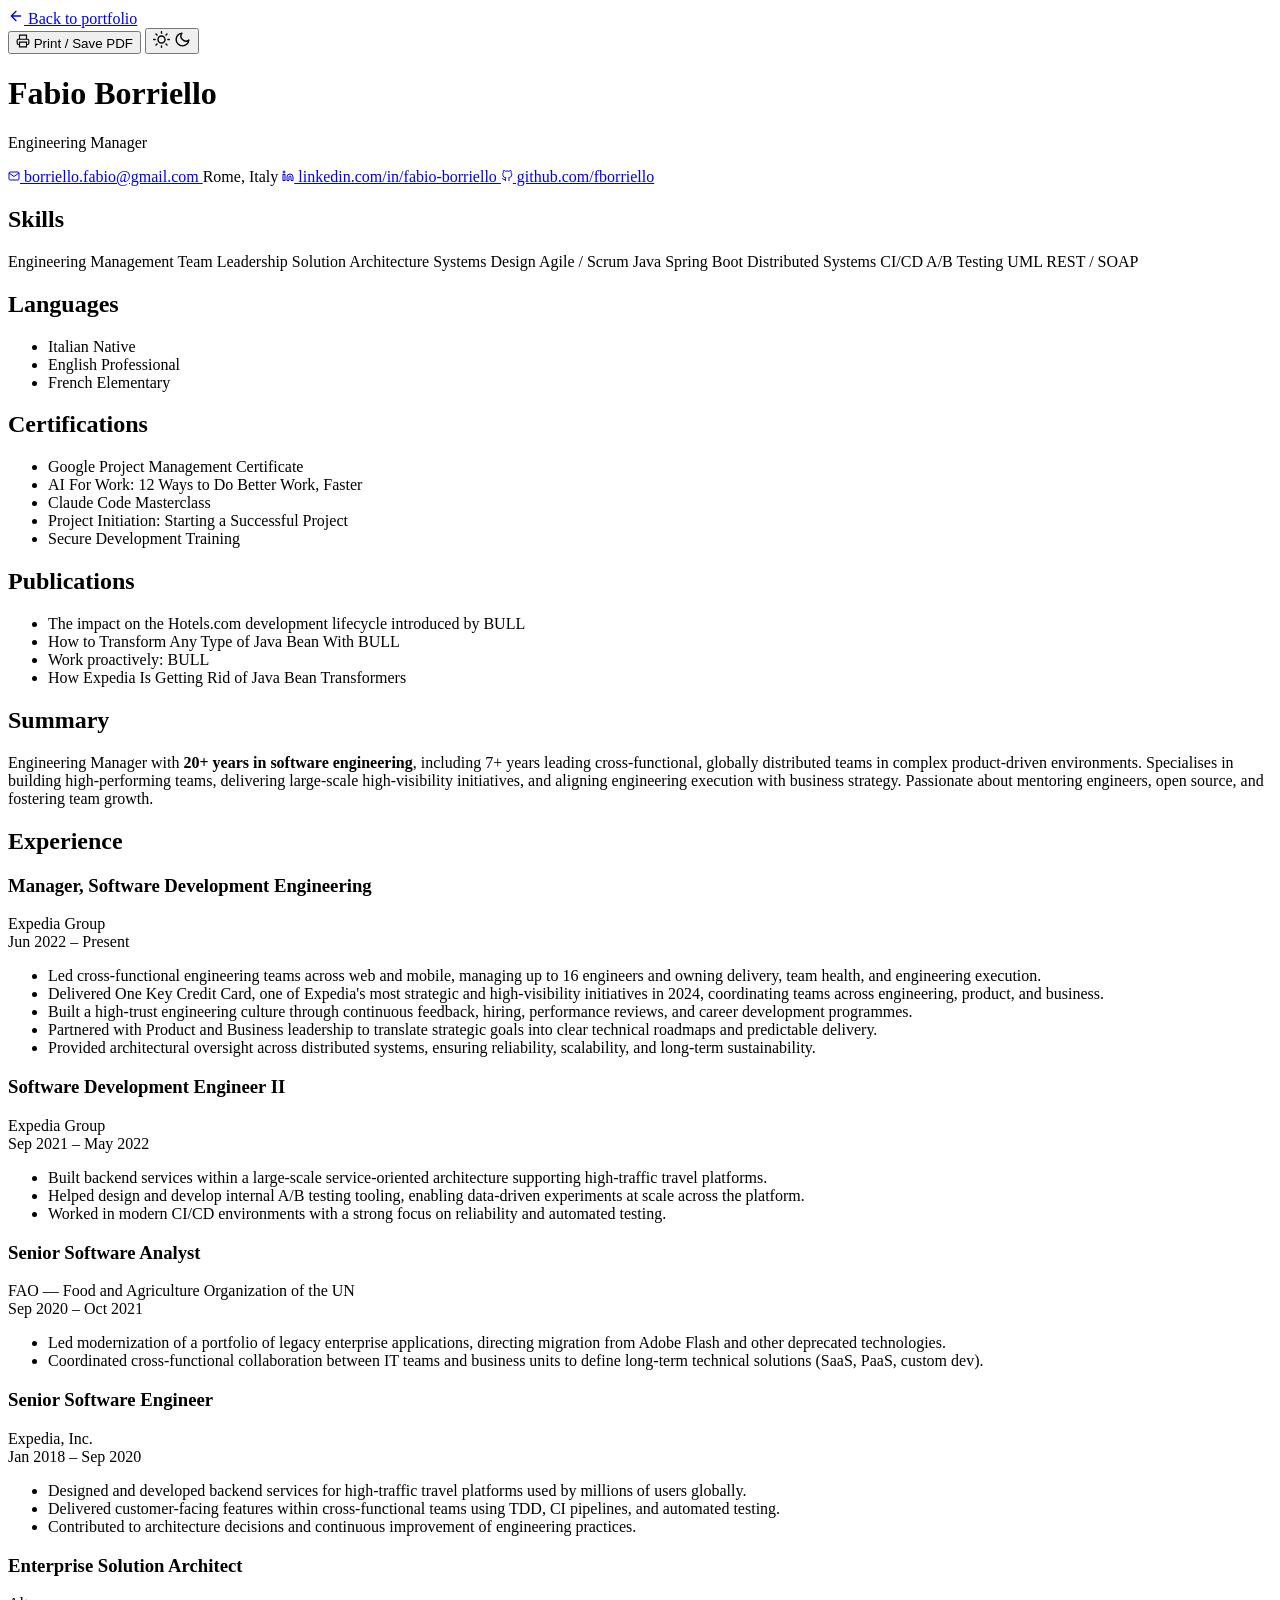
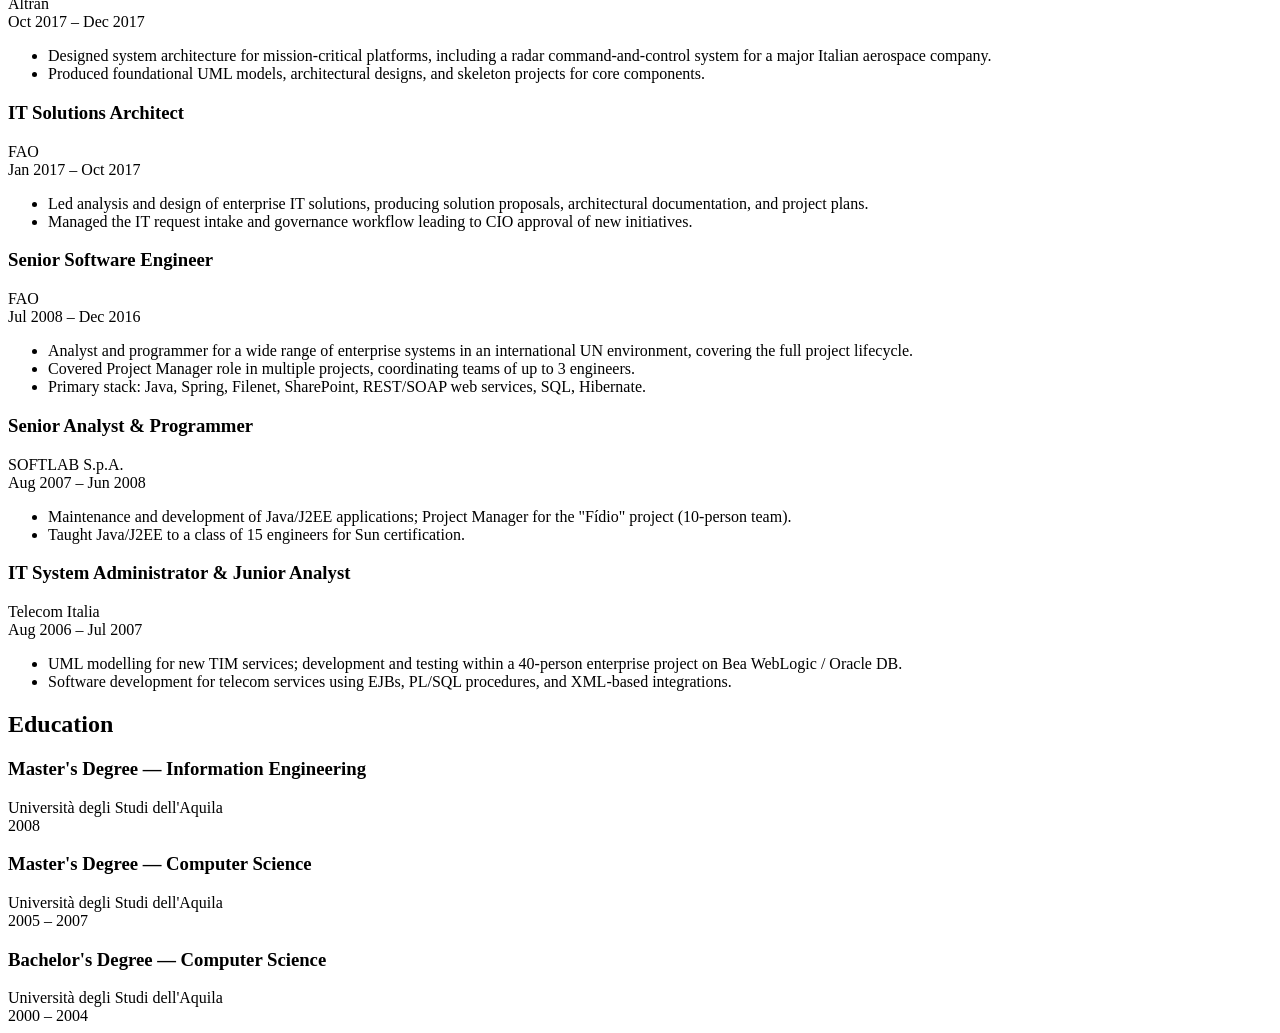
==== pages/fbResume.html @ 94fc0ab6 "Adds the eDreajs experience" ====
<!DOCTYPE html>
<html lang="en" data-theme="dark">
<head>
  <meta charset="UTF-8" />
  <meta name="viewport" content="width=device-width, initial-scale=1.0" />
  <title>Fabio Borriello — CV</title>

  <!-- Anti-FOUC: apply theme before CSS renders -->
  <script>
    (function () {
      var s = localStorage.getItem('theme');
      var p = window.matchMedia('(prefers-color-scheme: light)').matches ? 'light' : 'dark';
      document.documentElement.setAttribute('data-theme', s || p);
    })();
  </script>

  <link rel="stylesheet" href="../css/main.css" />
  <link rel="stylesheet" href="../css/cv.css" />
</head>
<body>

  <!-- ── Top bar ─────────────────────────────────────────── -->
  <header class="cv-topbar no-print">
    <div class="container cv-topbar__inner">
      <a href="../index.html" class="cv-topbar__back">
        <svg width="16" height="16" viewBox="0 0 24 24" fill="none" stroke="currentColor" stroke-width="2" stroke-linecap="round" stroke-linejoin="round"><path d="M19 12H5M12 19l-7-7 7-7"/></svg>
        Back to portfolio
      </a>
      <div class="cv-topbar__actions">
        <button class="btn btn--outline btn--sm" onclick="window.print()">
          <svg width="14" height="14" viewBox="0 0 24 24" fill="none" stroke="currentColor" stroke-width="2"><path d="M6 9V2h12v7M6 18H4a2 2 0 01-2-2v-5a2 2 0 012-2h16a2 2 0 012 2v5a2 2 0 01-2 2h-2M6 14h12v8H6z"/></svg>
          Print / Save PDF
        </button>
        <button id="theme-toggle" class="theme-toggle" aria-label="Toggle theme">
          <svg class="icon-sun" xmlns="http://www.w3.org/2000/svg" width="17" height="17" viewBox="0 0 24 24" fill="none" stroke="currentColor" stroke-width="2" stroke-linecap="round" stroke-linejoin="round"><circle cx="12" cy="12" r="5"/><line x1="12" y1="1" x2="12" y2="3"/><line x1="12" y1="21" x2="12" y2="23"/><line x1="4.22" y1="4.22" x2="5.64" y2="5.64"/><line x1="18.36" y1="18.36" x2="19.78" y2="19.78"/><line x1="1" y1="12" x2="3" y2="12"/><line x1="21" y1="12" x2="23" y2="12"/><line x1="4.22" y1="19.78" x2="5.64" y2="18.36"/><line x1="18.36" y1="5.64" x2="19.78" y2="4.22"/></svg>
          <svg class="icon-moon" xmlns="http://www.w3.org/2000/svg" width="17" height="17" viewBox="0 0 24 24" fill="none" stroke="currentColor" stroke-width="2" stroke-linecap="round" stroke-linejoin="round"><path d="M21 12.79A9 9 0 1 1 11.21 3 7 7 0 0 0 21 12.79z"/></svg>
        </button>
      </div>
    </div>
  </header>

  <!-- ── CV Content ──────────────────────────────────────── -->
  <main class="cv-page">
    <div class="cv-wrap container">

      <!-- Header -->
      <div class="cv-header">
        <div class="cv-header__text">
          <h1 class="cv-name">Fabio Borriello</h1>
          <p class="cv-title">Engineering Manager</p>
          <div class="cv-contacts">
            <a href="mailto:borriello.fabio@gmail.com" class="cv-chip">
              <svg width="12" height="12" viewBox="0 0 24 24" fill="none" stroke="currentColor" stroke-width="2"><path d="M4 4h16c1.1 0 2 .9 2 2v12c0 1.1-.9 2-2 2H4c-1.1 0-2-.9-2-2V6c0-1.1.9-2 2-2z"/><polyline points="22,6 12,13 2,6"/></svg>
              borriello.fabio@gmail.com
            </a>
            <span class="cv-chip cv-chip--plain">Rome, Italy</span>
            <a href="https://linkedin.com/in/fabio-borriello" target="_blank" rel="noopener" class="cv-chip">
              <svg width="12" height="12" viewBox="0 0 24 24" fill="none" stroke="currentColor" stroke-width="2"><path d="M16 8a6 6 0 016 6v7h-4v-7a2 2 0 00-2-2 2 2 0 00-2 2v7h-4v-7a6 6 0 016-6z"/><rect x="2" y="9" width="4" height="12"/><circle cx="4" cy="4" r="2"/></svg>
              linkedin.com/in/fabio-borriello
            </a>
            <a href="https://github.com/fborriello" target="_blank" rel="noopener" class="cv-chip">
              <svg width="12" height="12" viewBox="0 0 24 24" fill="none" stroke="currentColor" stroke-width="2"><path d="M9 19c-5 1.5-5-2.5-7-3m14 6v-3.87a3.37 3.37 0 00-.94-2.61c3.14-.35 6.44-1.54 6.44-7A5.44 5.44 0 0020 4.77 5.07 5.07 0 0019.91 1S18.73.65 16 2.48a13.38 13.38 0 00-7 0C6.27.65 5.09 1 5.09 1A5.07 5.07 0 005 4.77a5.44 5.44 0 00-1.5 3.78c0 5.42 3.3 6.61 6.44 7A3.37 3.37 0 009 18.13V22"/></svg>
              github.com/fborriello
            </a>
          </div>
        </div>
      </div>

      <!-- Body: sidebar + main -->
      <div class="cv-body">

        <!-- ── Sidebar ─────────────────────────────── -->
        <aside class="cv-sidebar">

          <section class="cv-block">
            <h2 class="cv-block__title">Skills</h2>
            <div class="cv-tags">
              <span class="tag">Engineering Management</span>
              <span class="tag">Team Leadership</span>
              <span class="tag">Solution Architecture</span>
              <span class="tag">Systems Design</span>
              <span class="tag">Agile / Scrum</span>
              <span class="tag">Java</span>
              <span class="tag">Spring Boot</span>
              <span class="tag">Distributed Systems</span>
              <span class="tag">CI/CD</span>
              <span class="tag">A/B Testing</span>
              <span class="tag">UML</span>
              <span class="tag">REST / SOAP</span>
            </div>
          </section>

          <section class="cv-block">
            <h2 class="cv-block__title">Languages</h2>
            <ul class="cv-lang-list">
              <li>
                <span class="cv-lang__name">Italian</span>
                <span class="cv-lang__level cv-lang__level--native">Native</span>
              </li>
              <li>
                <span class="cv-lang__name">English</span>
                <span class="cv-lang__level cv-lang__level--professional">Professional</span>
              </li>
              <li>
                <span class="cv-lang__name">French</span>
                <span class="cv-lang__level cv-lang__level--elementary">Elementary</span>
              </li>
            </ul>
          </section>

          <section class="cv-block">
            <h2 class="cv-block__title">Certifications</h2>
            <ul class="cv-list">
              <li>Google Project Management Certificate</li>
              <li>AI For Work: 12 Ways to Do Better Work, Faster</li>
              <li>Claude Code Masterclass</li>
              <li>Project Initiation: Starting a Successful Project</li>
              <li>Secure Development Training</li>
            </ul>
          </section>

          <section class="cv-block">
            <h2 class="cv-block__title">Publications</h2>
            <ul class="cv-list">
              <li>The impact on the Hotels.com development lifecycle introduced by BULL</li>
              <li>How to Transform Any Type of Java Bean With BULL</li>
              <li>Work proactively: BULL</li>
              <li>How Expedia Is Getting Rid of Java Bean Transformers</li>
            </ul>
          </section>

        </aside>

        <!-- ── Main ───────────────────────────────── -->
        <div class="cv-main">

          <section class="cv-block">
            <h2 class="cv-block__title">Summary</h2>
            <p class="cv-summary">
              Engineering Manager with <strong>20+ years in software engineering</strong>, including
              7+ years leading cross-functional, globally distributed teams in complex product-driven
              environments. Specialises in building high-performing teams, delivering large-scale
              high-visibility initiatives, and aligning engineering execution with business strategy.
              Passionate about mentoring engineers, open source, and fostering team growth.
            </p>
          </section>

          <!-- Experience -->
          <section class="cv-block">
            <h2 class="cv-block__title">Experience</h2>
            <div class="cv-timeline">

              <div class="cv-entry" style="display:none">
                <div class="cv-entry__head">
                  <div>
                    <h3 class="cv-entry__role">Lead Engineer</h3>
                    <span class="cv-entry__company">eDreams ODIGEO</span>
                  </div>
                  <span class="cv-entry__date">2026 – Present</span>
                </div>
                <ul class="cv-bullets">
                  <li>Leading and growing a team of engineers, with full ownership of delivery, people development, and technical direction.</li>
                  <li>Driving the execution of product and platform initiatives in a high scale travel tech environment, ensuring alignment with business goals and engineering standards.</li>
                  <li>Collaborating with cross functional stakeholders to define priorities, shape roadmaps, and deliver impactful customer facing solutions.</li>
                  <li>Fostering a culture of engineering excellence, continuous improvement, and accountability across the team.</li>
                  <li>Contributing to the evolution of engineering practices, processes, and organizational effectiveness.</li>
                </ul>
              </div>

              <div class="cv-entry">
                <div class="cv-entry__head">
                  <div>
                    <h3 class="cv-entry__role">Manager, Software Development Engineering</h3>
                    <span class="cv-entry__company">Expedia Group</span>
                  </div>
                  <span class="cv-entry__date">Jun 2022 – Present</span>
                </div>
                <ul class="cv-bullets">
                  <li>Led cross-functional engineering teams across web and mobile, managing up to 16 engineers and owning delivery, team health, and engineering execution.</li>
                  <li>Delivered One Key Credit Card, one of Expedia's most strategic and high-visibility initiatives in 2024, coordinating teams across engineering, product, and business.</li>
                  <li>Built a high-trust engineering culture through continuous feedback, hiring, performance reviews, and career development programmes.</li>
                  <li>Partnered with Product and Business leadership to translate strategic goals into clear technical roadmaps and predictable delivery.</li>
                  <li>Provided architectural oversight across distributed systems, ensuring reliability, scalability, and long-term sustainability.</li>
                </ul>
              </div>

              <div class="cv-entry">
                <div class="cv-entry__head">
                  <div>
                    <h3 class="cv-entry__role">Software Development Engineer II</h3>
                    <span class="cv-entry__company">Expedia Group</span>
                  </div>
                  <span class="cv-entry__date">Sep 2021 – May 2022</span>
                </div>
                <ul class="cv-bullets">
                  <li>Built backend services within a large-scale service-oriented architecture supporting high-traffic travel platforms.</li>
                  <li>Helped design and develop internal A/B testing tooling, enabling data-driven experiments at scale across the platform.</li>
                  <li>Worked in modern CI/CD environments with a strong focus on reliability and automated testing.</li>
                </ul>
              </div>

              <div class="cv-entry">
                <div class="cv-entry__head">
                  <div>
                    <h3 class="cv-entry__role">Senior Software Analyst</h3>
                    <span class="cv-entry__company">FAO — Food and Agriculture Organization of the UN</span>
                  </div>
                  <span class="cv-entry__date">Sep 2020 – Oct 2021</span>
                </div>
                <ul class="cv-bullets">
                  <li>Led modernization of a portfolio of legacy enterprise applications, directing migration from Adobe Flash and other deprecated technologies.</li>
                  <li>Coordinated cross-functional collaboration between IT teams and business units to define long-term technical solutions (SaaS, PaaS, custom dev).</li>
                </ul>
              </div>

              <div class="cv-entry">
                <div class="cv-entry__head">
                  <div>
                    <h3 class="cv-entry__role">Senior Software Engineer</h3>
                    <span class="cv-entry__company">Expedia, Inc.</span>
                  </div>
                  <span class="cv-entry__date">Jan 2018 – Sep 2020</span>
                </div>
                <ul class="cv-bullets">
                  <li>Designed and developed backend services for high-traffic travel platforms used by millions of users globally.</li>
                  <li>Delivered customer-facing features within cross-functional teams using TDD, CI pipelines, and automated testing.</li>
                  <li>Contributed to architecture decisions and continuous improvement of engineering practices.</li>
                </ul>
              </div>

              <div class="cv-entry">
                <div class="cv-entry__head">
                  <div>
                    <h3 class="cv-entry__role">Enterprise Solution Architect</h3>
                    <span class="cv-entry__company">Altran</span>
                  </div>
                  <span class="cv-entry__date">Oct 2017 – Dec 2017</span>
                </div>
                <ul class="cv-bullets">
                  <li>Designed system architecture for mission-critical platforms, including a radar command-and-control system for a major Italian aerospace company.</li>
                  <li>Produced foundational UML models, architectural designs, and skeleton projects for core components.</li>
                </ul>
              </div>

              <div class="cv-entry">
                <div class="cv-entry__head">
                  <div>
                    <h3 class="cv-entry__role">IT Solutions Architect</h3>
                    <span class="cv-entry__company">FAO</span>
                  </div>
                  <span class="cv-entry__date">Jan 2017 – Oct 2017</span>
                </div>
                <ul class="cv-bullets">
                  <li>Led analysis and design of enterprise IT solutions, producing solution proposals, architectural documentation, and project plans.</li>
                  <li>Managed the IT request intake and governance workflow leading to CIO approval of new initiatives.</li>
                </ul>
              </div>

              <div class="cv-entry">
                <div class="cv-entry__head">
                  <div>
                    <h3 class="cv-entry__role">Senior Software Engineer</h3>
                    <span class="cv-entry__company">FAO</span>
                  </div>
                  <span class="cv-entry__date">Jul 2008 – Dec 2016</span>
                </div>
                <ul class="cv-bullets">
                  <li>Analyst and programmer for a wide range of enterprise systems in an international UN environment, covering the full project lifecycle.</li>
                  <li>Covered Project Manager role in multiple projects, coordinating teams of up to 3 engineers.</li>
                  <li>Primary stack: Java, Spring, Filenet, SharePoint, REST/SOAP web services, SQL, Hibernate.</li>
                </ul>
              </div>

              <div class="cv-entry">
                <div class="cv-entry__head">
                  <div>
                    <h3 class="cv-entry__role">Senior Analyst &amp; Programmer</h3>
                    <span class="cv-entry__company">SOFTLAB S.p.A.</span>
                  </div>
                  <span class="cv-entry__date">Aug 2007 – Jun 2008</span>
                </div>
                <ul class="cv-bullets">
                  <li>Maintenance and development of Java/J2EE applications; Project Manager for the "Fídio" project (10-person team).</li>
                  <li>Taught Java/J2EE to a class of 15 engineers for Sun certification.</li>
                </ul>
              </div>

              <div class="cv-entry">
                <div class="cv-entry__head">
                  <div>
                    <h3 class="cv-entry__role">IT System Administrator &amp; Junior Analyst</h3>
                    <span class="cv-entry__company">Telecom Italia</span>
                  </div>
                  <span class="cv-entry__date">Aug 2006 – Jul 2007</span>
                </div>
                <ul class="cv-bullets">
                  <li>UML modelling for new TIM services; development and testing within a 40-person enterprise project on Bea WebLogic / Oracle DB.</li>
                  <li>Software development for telecom services using EJBs, PL/SQL procedures, and XML-based integrations.</li>
                </ul>
              </div>

            </div>
          </section>

          <!-- Education -->
          <section class="cv-block">
            <h2 class="cv-block__title">Education</h2>
            <div class="cv-timeline">

              <div class="cv-entry">
                <div class="cv-entry__head">
                  <div>
                    <h3 class="cv-entry__role">Master's Degree — Information Engineering</h3>
                    <span class="cv-entry__company">Università degli Studi dell'Aquila</span>
                  </div>
                  <span class="cv-entry__date">2008</span>
                </div>
              </div>

              <div class="cv-entry">
                <div class="cv-entry__head">
                  <div>
                    <h3 class="cv-entry__role">Master's Degree — Computer Science</h3>
                    <span class="cv-entry__company">Università degli Studi dell'Aquila</span>
                  </div>
                  <span class="cv-entry__date">2005 – 2007</span>
                </div>
              </div>

              <div class="cv-entry">
                <div class="cv-entry__head">
                  <div>
                    <h3 class="cv-entry__role">Bachelor's Degree — Computer Science</h3>
                    <span class="cv-entry__company">Università degli Studi dell'Aquila</span>
                  </div>
                  <span class="cv-entry__date">2000 – 2004</span>
                </div>
              </div>

            </div>
          </section>

        </div><!-- /.cv-main -->
      </div><!-- /.cv-body -->
    </div><!-- /.cv-wrap -->
  </main>

  <script type="module">
    import { initTheme } from '../js/theme.js';
    document.addEventListener('DOMContentLoaded', initTheme);
  </script>
</body>
</html>
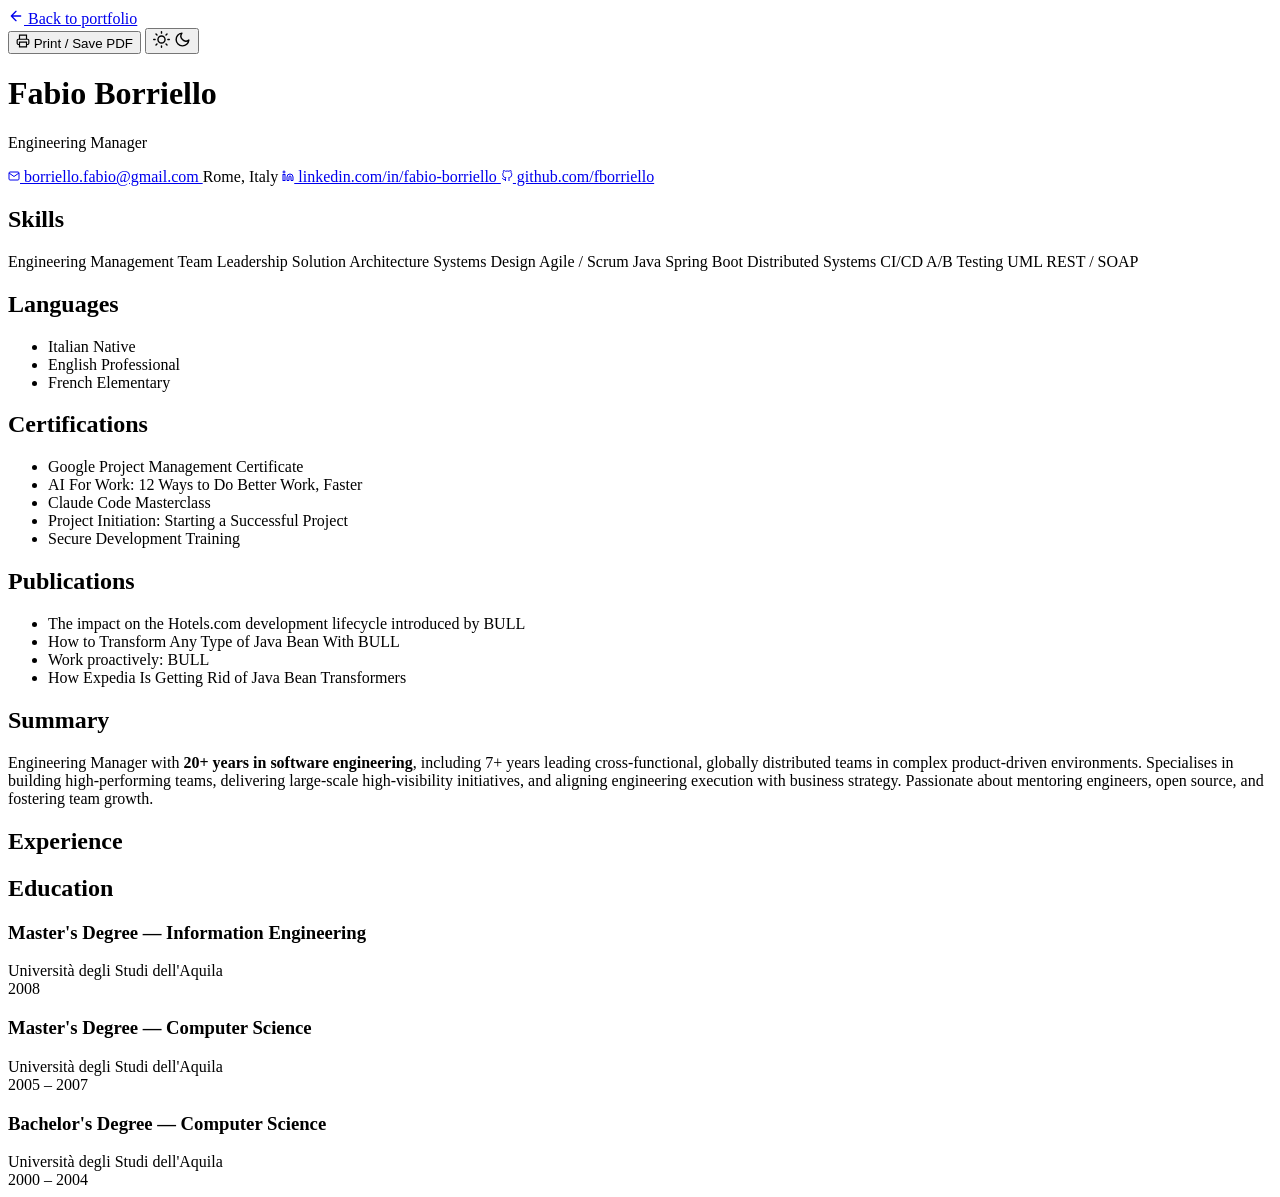
==== commit 59c66f9c: "feat: centralize experience data into js/experiences.js Single source of truth for both portfolio ti" ====
--- a/pages/fbResume.html
+++ b/pages/fbResume.html
@@ -148,158 +148,7 @@
           <!-- Experience -->
           <section class="cv-block">
             <h2 class="cv-block__title">Experience</h2>
-            <div class="cv-timeline">
-
-              <div class="cv-entry" style="display:none">
-                <div class="cv-entry__head">
-                  <div>
-                    <h3 class="cv-entry__role">Lead Engineer</h3>
-                    <span class="cv-entry__company">eDreams ODIGEO</span>
-                  </div>
-                  <span class="cv-entry__date">2026 – Present</span>
-                </div>
-                <ul class="cv-bullets">
-                  <li>Leading and growing a team of engineers, with full ownership of delivery, people development, and technical direction.</li>
-                  <li>Driving the execution of product and platform initiatives in a high scale travel tech environment, ensuring alignment with business goals and engineering standards.</li>
-                  <li>Collaborating with cross functional stakeholders to define priorities, shape roadmaps, and deliver impactful customer facing solutions.</li>
-                  <li>Fostering a culture of engineering excellence, continuous improvement, and accountability across the team.</li>
-                  <li>Contributing to the evolution of engineering practices, processes, and organizational effectiveness.</li>
-                </ul>
-              </div>
-
-              <div class="cv-entry">
-                <div class="cv-entry__head">
-                  <div>
-                    <h3 class="cv-entry__role">Manager, Software Development Engineering</h3>
-                    <span class="cv-entry__company">Expedia Group</span>
-                  </div>
-                  <span class="cv-entry__date">Jun 2022 – Present</span>
-                </div>
-                <ul class="cv-bullets">
-                  <li>Led cross-functional engineering teams across web and mobile, managing up to 16 engineers and owning delivery, team health, and engineering execution.</li>
-                  <li>Delivered One Key Credit Card, one of Expedia's most strategic and high-visibility initiatives in 2024, coordinating teams across engineering, product, and business.</li>
-                  <li>Built a high-trust engineering culture through continuous feedback, hiring, performance reviews, and career development programmes.</li>
-                  <li>Partnered with Product and Business leadership to translate strategic goals into clear technical roadmaps and predictable delivery.</li>
-                  <li>Provided architectural oversight across distributed systems, ensuring reliability, scalability, and long-term sustainability.</li>
-                </ul>
-              </div>
-
-              <div class="cv-entry">
-                <div class="cv-entry__head">
-                  <div>
-                    <h3 class="cv-entry__role">Software Development Engineer II</h3>
-                    <span class="cv-entry__company">Expedia Group</span>
-                  </div>
-                  <span class="cv-entry__date">Sep 2021 – May 2022</span>
-                </div>
-                <ul class="cv-bullets">
-                  <li>Built backend services within a large-scale service-oriented architecture supporting high-traffic travel platforms.</li>
-                  <li>Helped design and develop internal A/B testing tooling, enabling data-driven experiments at scale across the platform.</li>
-                  <li>Worked in modern CI/CD environments with a strong focus on reliability and automated testing.</li>
-                </ul>
-              </div>
-
-              <div class="cv-entry">
-                <div class="cv-entry__head">
-                  <div>
-                    <h3 class="cv-entry__role">Senior Software Analyst</h3>
-                    <span class="cv-entry__company">FAO — Food and Agriculture Organization of the UN</span>
-                  </div>
-                  <span class="cv-entry__date">Sep 2020 – Oct 2021</span>
-                </div>
-                <ul class="cv-bullets">
-                  <li>Led modernization of a portfolio of legacy enterprise applications, directing migration from Adobe Flash and other deprecated technologies.</li>
-                  <li>Coordinated cross-functional collaboration between IT teams and business units to define long-term technical solutions (SaaS, PaaS, custom dev).</li>
-                </ul>
-              </div>
-
-              <div class="cv-entry">
-                <div class="cv-entry__head">
-                  <div>
-                    <h3 class="cv-entry__role">Senior Software Engineer</h3>
-                    <span class="cv-entry__company">Expedia, Inc.</span>
-                  </div>
-                  <span class="cv-entry__date">Jan 2018 – Sep 2020</span>
-                </div>
-                <ul class="cv-bullets">
-                  <li>Designed and developed backend services for high-traffic travel platforms used by millions of users globally.</li>
-                  <li>Delivered customer-facing features within cross-functional teams using TDD, CI pipelines, and automated testing.</li>
-                  <li>Contributed to architecture decisions and continuous improvement of engineering practices.</li>
-                </ul>
-              </div>
-
-              <div class="cv-entry">
-                <div class="cv-entry__head">
-                  <div>
-                    <h3 class="cv-entry__role">Enterprise Solution Architect</h3>
-                    <span class="cv-entry__company">Altran</span>
-                  </div>
-                  <span class="cv-entry__date">Oct 2017 – Dec 2017</span>
-                </div>
-                <ul class="cv-bullets">
-                  <li>Designed system architecture for mission-critical platforms, including a radar command-and-control system for a major Italian aerospace company.</li>
-                  <li>Produced foundational UML models, architectural designs, and skeleton projects for core components.</li>
-                </ul>
-              </div>
-
-              <div class="cv-entry">
-                <div class="cv-entry__head">
-                  <div>
-                    <h3 class="cv-entry__role">IT Solutions Architect</h3>
-                    <span class="cv-entry__company">FAO</span>
-                  </div>
-                  <span class="cv-entry__date">Jan 2017 – Oct 2017</span>
-                </div>
-                <ul class="cv-bullets">
-                  <li>Led analysis and design of enterprise IT solutions, producing solution proposals, architectural documentation, and project plans.</li>
-                  <li>Managed the IT request intake and governance workflow leading to CIO approval of new initiatives.</li>
-                </ul>
-              </div>
-
-              <div class="cv-entry">
-                <div class="cv-entry__head">
-                  <div>
-                    <h3 class="cv-entry__role">Senior Software Engineer</h3>
-                    <span class="cv-entry__company">FAO</span>
-                  </div>
-                  <span class="cv-entry__date">Jul 2008 – Dec 2016</span>
-                </div>
-                <ul class="cv-bullets">
-                  <li>Analyst and programmer for a wide range of enterprise systems in an international UN environment, covering the full project lifecycle.</li>
-                  <li>Covered Project Manager role in multiple projects, coordinating teams of up to 3 engineers.</li>
-                  <li>Primary stack: Java, Spring, Filenet, SharePoint, REST/SOAP web services, SQL, Hibernate.</li>
-                </ul>
-              </div>
-
-              <div class="cv-entry">
-                <div class="cv-entry__head">
-                  <div>
-                    <h3 class="cv-entry__role">Senior Analyst &amp; Programmer</h3>
-                    <span class="cv-entry__company">SOFTLAB S.p.A.</span>
-                  </div>
-                  <span class="cv-entry__date">Aug 2007 – Jun 2008</span>
-                </div>
-                <ul class="cv-bullets">
-                  <li>Maintenance and development of Java/J2EE applications; Project Manager for the "Fídio" project (10-person team).</li>
-                  <li>Taught Java/J2EE to a class of 15 engineers for Sun certification.</li>
-                </ul>
-              </div>
-
-              <div class="cv-entry">
-                <div class="cv-entry__head">
-                  <div>
-                    <h3 class="cv-entry__role">IT System Administrator &amp; Junior Analyst</h3>
-                    <span class="cv-entry__company">Telecom Italia</span>
-                  </div>
-                  <span class="cv-entry__date">Aug 2006 – Jul 2007</span>
-                </div>
-                <ul class="cv-bullets">
-                  <li>UML modelling for new TIM services; development and testing within a 40-person enterprise project on Bea WebLogic / Oracle DB.</li>
-                  <li>Software development for telecom services using EJBs, PL/SQL procedures, and XML-based integrations.</li>
-                </ul>
-              </div>
-
-            </div>
+            <div class="cv-timeline" id="cv-experience-list"></div>
           </section>
 
           <!-- Education -->
@@ -346,8 +195,12 @@
   </main>
 
   <script type="module">
-    import { initTheme } from '../js/theme.js';
-    document.addEventListener('DOMContentLoaded', initTheme);
+    import { initTheme }          from '../js/theme.js';
+    import { renderCvExperiences } from '../js/experiences.js';
+    document.addEventListener('DOMContentLoaded', () => {
+      initTheme();
+      renderCvExperiences('cv-experience-list');
+    });
   </script>
 </body>
 </html>
